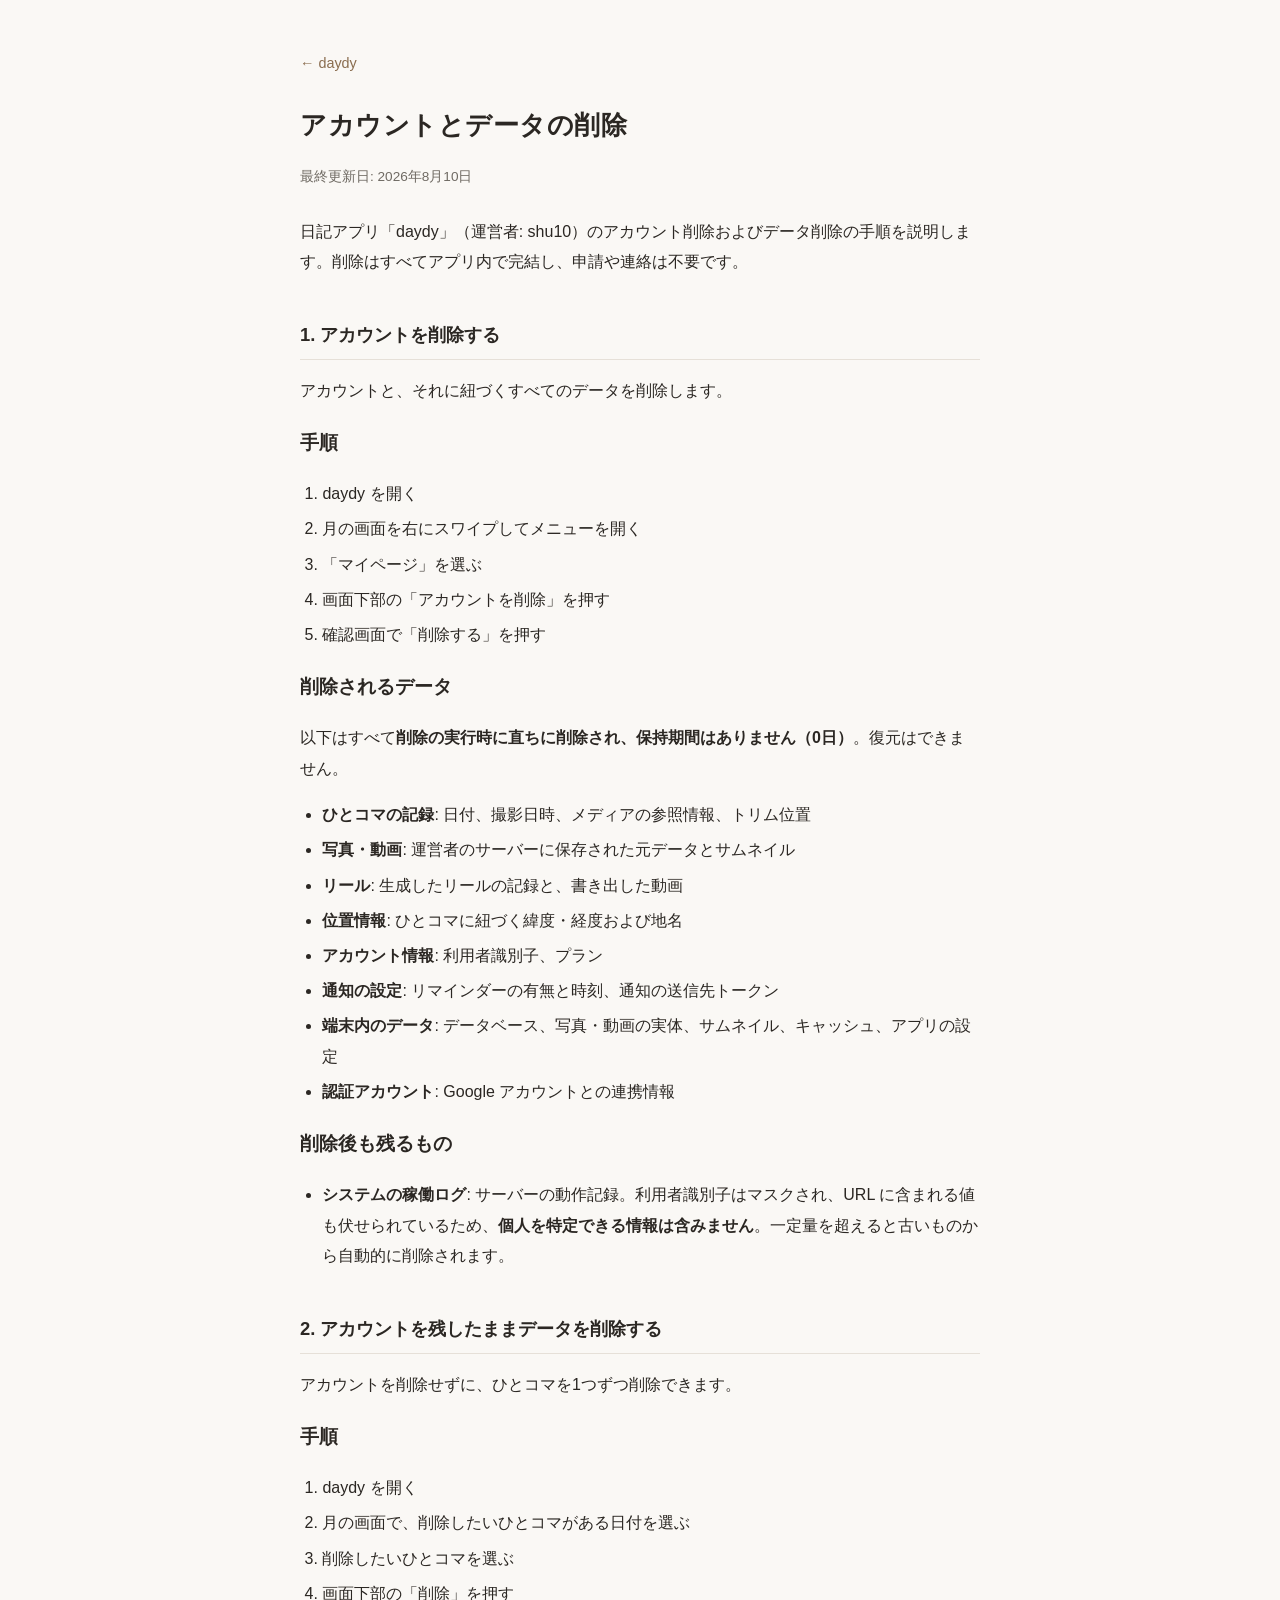
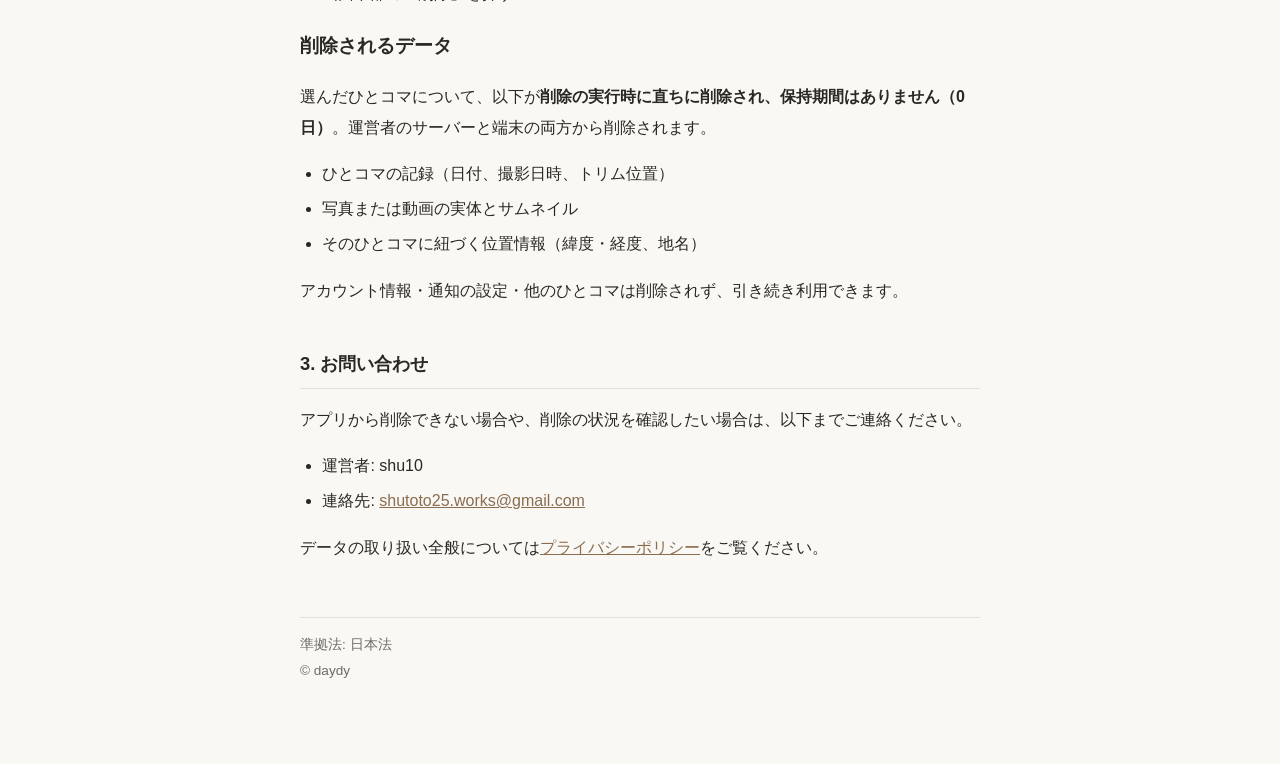
==== account-deletion/index.html @ 6ccb4739 "docs: アカウントとデータの削除ページを追加 Play Console のデータセーフティが、アカウント削除用URLとデータ削除用URLに 専用ページを要求する。プライバシーポリシーの「6. デー" ====
<!DOCTYPE html>
<html lang="ja">
<head>
<meta charset="utf-8">
<meta name="viewport" content="width=device-width, initial-scale=1">
<title>アカウントとデータの削除 | daydy</title>
<link rel="stylesheet" href="../assets/style.css">
</head>
<body>
<main>
  <a class="home" href="../">← daydy</a>
  <h1>アカウントとデータの削除</h1>
  <p class="updated">最終更新日: 2026年8月10日</p>

  <p>日記アプリ「daydy」（運営者: shu10）のアカウント削除およびデータ削除の手順を説明します。削除はすべてアプリ内で完結し、申請や連絡は不要です。</p>

  <h2>1. アカウントを削除する</h2>

  <p>アカウントと、それに紐づくすべてのデータを削除します。</p>

  <h3>手順</h3>
  <ol>
    <li>daydy を開く</li>
    <li>月の画面を右にスワイプしてメニューを開く</li>
    <li>「マイページ」を選ぶ</li>
    <li>画面下部の「アカウントを削除」を押す</li>
    <li>確認画面で「削除する」を押す</li>
  </ol>

  <h3>削除されるデータ</h3>
  <p>以下はすべて<strong>削除の実行時に直ちに削除され、保持期間はありません（0日）</strong>。復元はできません。</p>
  <ul>
    <li><strong>ひとコマの記録</strong>: 日付、撮影日時、メディアの参照情報、トリム位置</li>
    <li><strong>写真・動画</strong>: 運営者のサーバーに保存された元データとサムネイル</li>
    <li><strong>リール</strong>: 生成したリールの記録と、書き出した動画</li>
    <li><strong>位置情報</strong>: ひとコマに紐づく緯度・経度および地名</li>
    <li><strong>アカウント情報</strong>: 利用者識別子、プラン</li>
    <li><strong>通知の設定</strong>: リマインダーの有無と時刻、通知の送信先トークン</li>
    <li><strong>端末内のデータ</strong>: データベース、写真・動画の実体、サムネイル、キャッシュ、アプリの設定</li>
    <li><strong>認証アカウント</strong>: Google アカウントとの連携情報</li>
  </ul>

  <h3>削除後も残るもの</h3>
  <ul>
    <li><strong>システムの稼働ログ</strong>: サーバーの動作記録。利用者識別子はマスクされ、URL に含まれる値も伏せられているため、<strong>個人を特定できる情報は含みません</strong>。一定量を超えると古いものから自動的に削除されます。</li>
  </ul>

  <h2>2. アカウントを残したままデータを削除する</h2>

  <p>アカウントを削除せずに、ひとコマを1つずつ削除できます。</p>

  <h3>手順</h3>
  <ol>
    <li>daydy を開く</li>
    <li>月の画面で、削除したいひとコマがある日付を選ぶ</li>
    <li>削除したいひとコマを選ぶ</li>
    <li>画面下部の「削除」を押す</li>
  </ol>

  <h3>削除されるデータ</h3>
  <p>選んだひとコマについて、以下が<strong>削除の実行時に直ちに削除され、保持期間はありません（0日）</strong>。運営者のサーバーと端末の両方から削除されます。</p>
  <ul>
    <li>ひとコマの記録（日付、撮影日時、トリム位置）</li>
    <li>写真または動画の実体とサムネイル</li>
    <li>そのひとコマに紐づく位置情報（緯度・経度、地名）</li>
  </ul>

  <p>アカウント情報・通知の設定・他のひとコマは削除されず、引き続き利用できます。</p>

  <h2>3. お問い合わせ</h2>

  <p>アプリから削除できない場合や、削除の状況を確認したい場合は、以下までご連絡ください。</p>
  <ul>
    <li>運営者: shu10</li>
    <li>連絡先: <a href="mailto:shutoto25.works@gmail.com">shutoto25.works@gmail.com</a></li>
  </ul>

  <p>データの取り扱い全般については<a href="../privacy/">プライバシーポリシー</a>をご覧ください。</p>

  <footer>準拠法: 日本法<br>© daydy</footer>
</main>
</body>
</html>
---- assets/style.css ----
:root {
  --text: #2b2723;
  --muted: #6f6a63;
  --bg: #faf8f5;
  --surface: #ffffff;
  --accent: #8a6d4f;
  --border: #e6e0d8;
}
@media (prefers-color-scheme: dark) {
  :root {
    --text: #e8e4de;
    --muted: #a29b91;
    --bg: #1c1a17;
    --surface: #262320;
    --accent: #c2a482;
    --border: #3a352f;
  }
}
* { box-sizing: border-box; }
body {
  margin: 0;
  font-family: "Hiragino Sans", "Yu Gothic", "Noto Sans JP", sans-serif;
  color: var(--text);
  background: var(--bg);
  line-height: 1.9;
}
main {
  max-width: 720px;
  margin: 0 auto;
  padding: 48px 20px 80px;
}
h1 { font-size: 1.6rem; letter-spacing: 0.02em; margin: 0 0 4px; }
h2 { font-size: 1.15rem; margin-top: 2.2em; border-bottom: 1px solid var(--border); padding-bottom: 6px; }
.updated { color: var(--muted); font-size: 0.85rem; margin-bottom: 2em; }
a { color: var(--accent); }
table { border-collapse: collapse; width: 100%; font-size: 0.92rem; }
th, td { border: 1px solid var(--border); padding: 8px 10px; text-align: left; vertical-align: top; }
th { background: var(--surface); }
.home { display: inline-block; margin-bottom: 24px; font-size: 0.9rem; text-decoration: none; }
.pending { color: var(--muted); }
footer { margin-top: 4em; padding-top: 1em; border-top: 1px solid var(--border); color: var(--muted); font-size: 0.85rem; }
.brand { font-weight: 600; letter-spacing: 0.04em; }
ol, ul { padding-left: 1.4em; }
li { margin: 0.3em 0; }
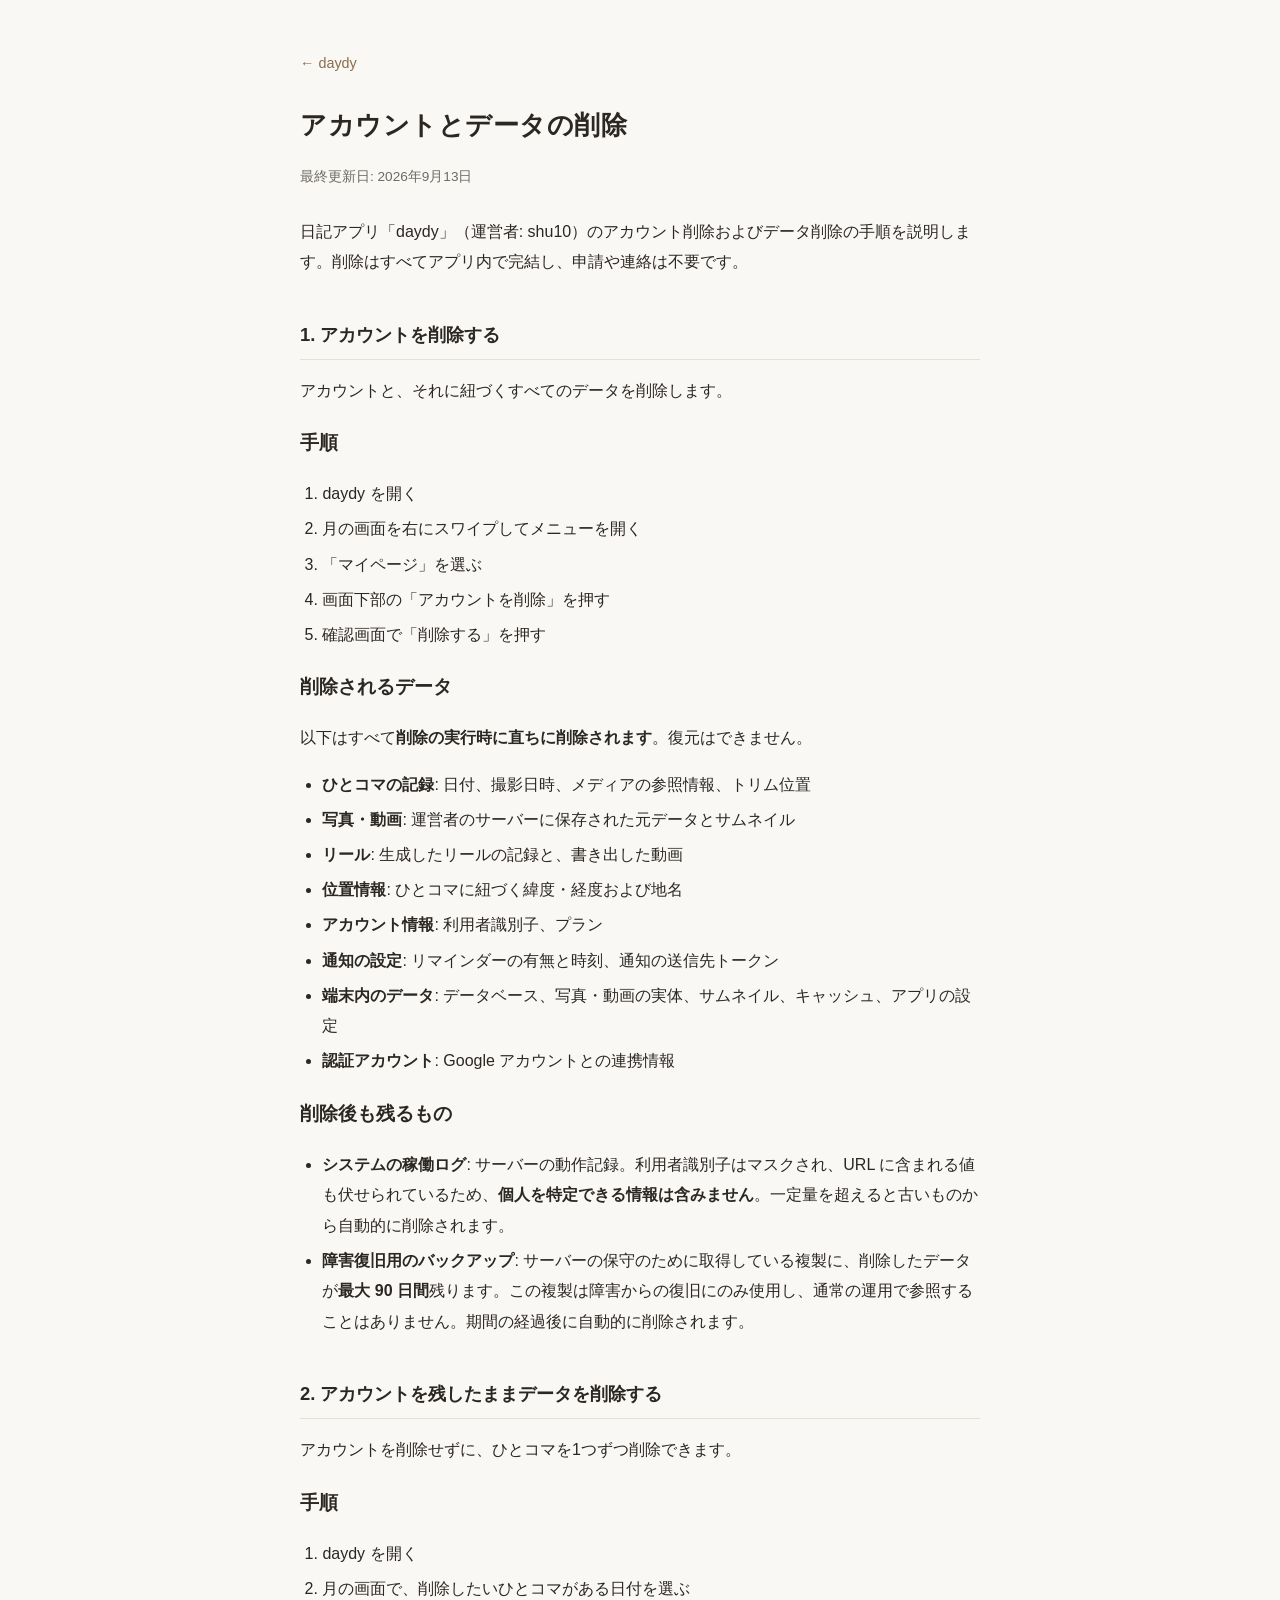
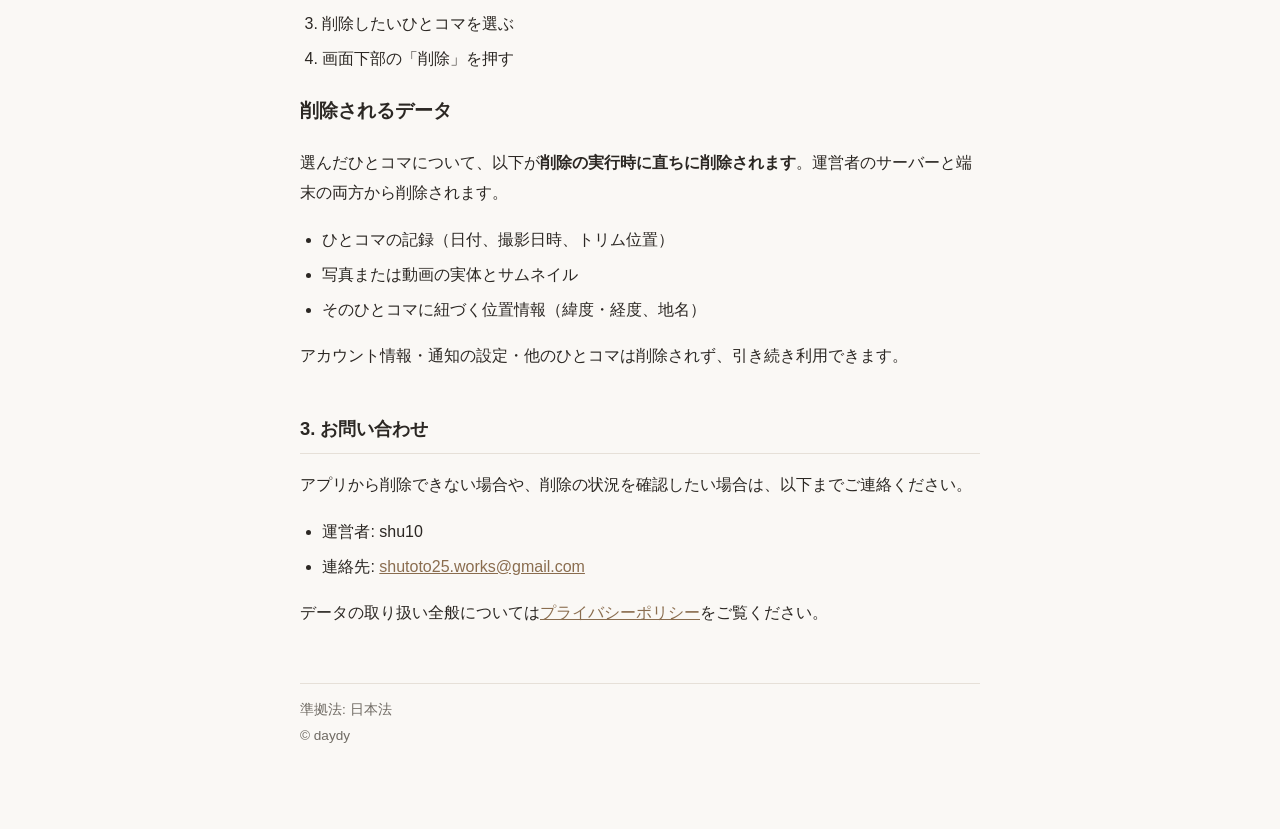
==== commit 7eb615b0: "fix: 削除したデータの保持期間を実態に合わせる 「削除の実行時に直ちに削除され、保持期間はありません（0日）」と書いていたが、 障害復旧用のバックアップには削除したデータが残る。S3 はバージョニ" ====
--- a/account-deletion/index.html
+++ b/account-deletion/index.html
@@ -10,7 +10,7 @@
 <main>
   <a class="home" href="../">← daydy</a>
   <h1>アカウントとデータの削除</h1>
-  <p class="updated">最終更新日: 2026年8月10日</p>
+  <p class="updated">最終更新日: 2026年9月13日</p>
 
   <p>日記アプリ「daydy」（運営者: shu10）のアカウント削除およびデータ削除の手順を説明します。削除はすべてアプリ内で完結し、申請や連絡は不要です。</p>
 
@@ -28,7 +28,7 @@
   </ol>
 
   <h3>削除されるデータ</h3>
-  <p>以下はすべて<strong>削除の実行時に直ちに削除され、保持期間はありません（0日）</strong>。復元はできません。</p>
+  <p>以下はすべて<strong>削除の実行時に直ちに削除されます</strong>。復元はできません。</p>
   <ul>
     <li><strong>ひとコマの記録</strong>: 日付、撮影日時、メディアの参照情報、トリム位置</li>
     <li><strong>写真・動画</strong>: 運営者のサーバーに保存された元データとサムネイル</li>
@@ -43,6 +43,7 @@
   <h3>削除後も残るもの</h3>
   <ul>
     <li><strong>システムの稼働ログ</strong>: サーバーの動作記録。利用者識別子はマスクされ、URL に含まれる値も伏せられているため、<strong>個人を特定できる情報は含みません</strong>。一定量を超えると古いものから自動的に削除されます。</li>
+    <li><strong>障害復旧用のバックアップ</strong>: サーバーの保守のために取得している複製に、削除したデータが<strong>最大 90 日間</strong>残ります。この複製は障害からの復旧にのみ使用し、通常の運用で参照することはありません。期間の経過後に自動的に削除されます。</li>
   </ul>
 
   <h2>2. アカウントを残したままデータを削除する</h2>
@@ -58,7 +59,7 @@
   </ol>
 
   <h3>削除されるデータ</h3>
-  <p>選んだひとコマについて、以下が<strong>削除の実行時に直ちに削除され、保持期間はありません（0日）</strong>。運営者のサーバーと端末の両方から削除されます。</p>
+  <p>選んだひとコマについて、以下が<strong>削除の実行時に直ちに削除されます</strong>。運営者のサーバーと端末の両方から削除されます。</p>
   <ul>
     <li>ひとコマの記録（日付、撮影日時、トリム位置）</li>
     <li>写真または動画の実体とサムネイル</li>
